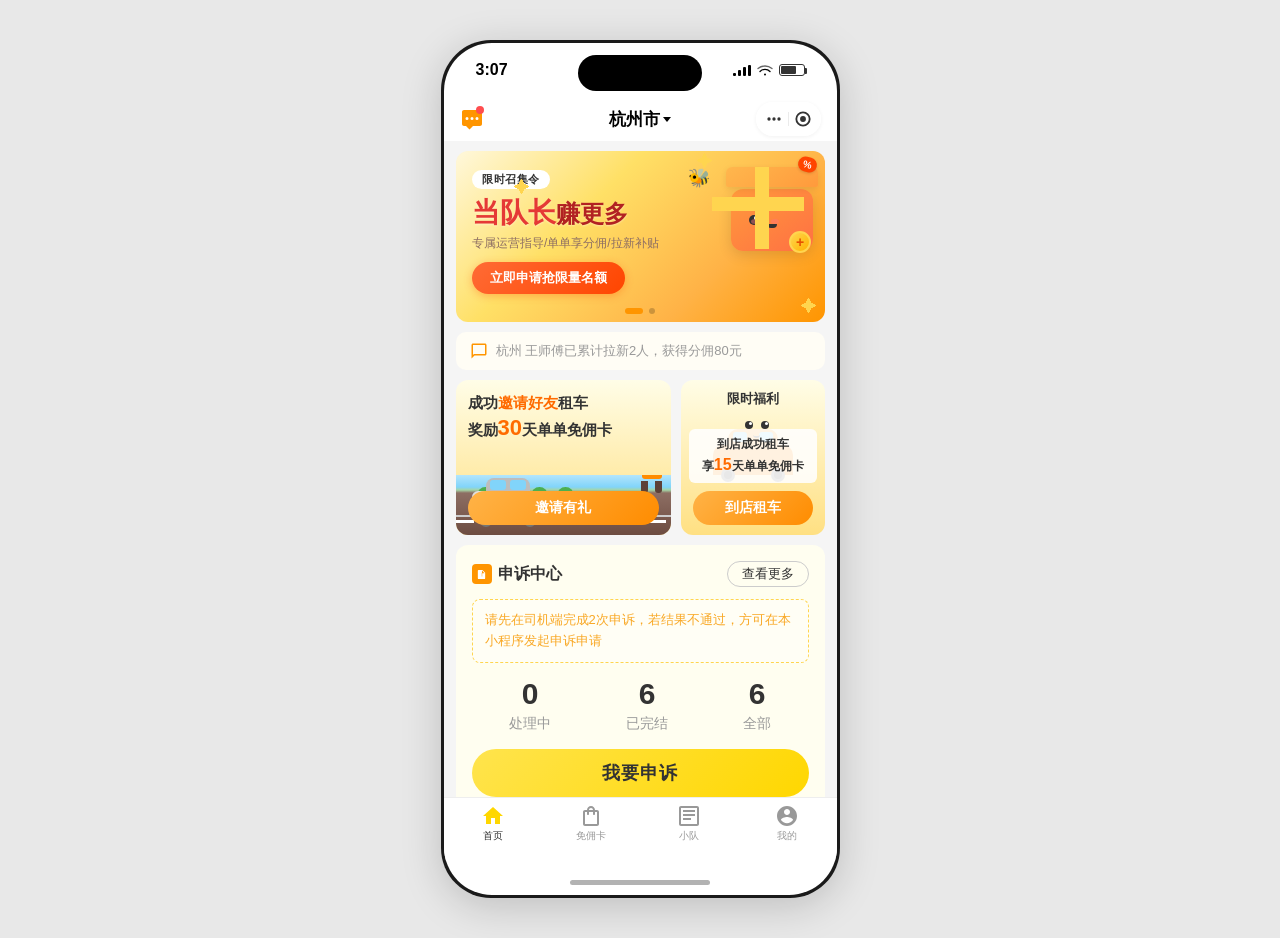
==== frontend/index.html @ 9f236ff7 "Update: reorganize project structure with frontend directory" ====
<!DOCTYPE html>
<html lang="zh-CN">
<head>
<meta charset="UTF-8">
<meta name="viewport" content="width=device-width, initial-scale=1.0">
<title>喜行约车 - 小程序原型</title>
<style>
* { margin: 0; padding: 0; box-sizing: border-box; }
body {
  background: #e8e8e8;
  display: flex;
  justify-content: center;
  align-items: flex-start;
  min-height: 100vh;
  padding: 40px 20px;
  font-family: -apple-system, "PingFang SC", "Helvetica Neue", sans-serif;
}
::-webkit-scrollbar { display: none; }
* { -ms-overflow-style: none; scrollbar-width: none; }

/* ─ MiniApp Frame (from miniapp_frame.jsx, exact copy) ── */
.frame {
  display: inline-block;
  padding: 3px;
  background: #1a1a1a;
  border-radius: 50px;
  box-shadow: 0 8px 40px rgba(0,0,0,0.18);
  position: relative;
}
.screen {
  position: relative;
  width: 393px;
  height: 852px;
  border-radius: 48px;
  overflow: hidden;
  background: #fff;
}

/* Status Bar */
.status-bar {
  position: absolute;
  top: 0; left: 0; right: 0;
  height: 54px;
  display: flex;
  align-items: center;
  justify-content: space-between;
  padding: 0 32px;
  font-size: 16px;
  font-weight: 600;
  color: #000;
  z-index: 20;
  pointer-events: none;
  font-family: -apple-system, "SF Pro Text", sans-serif;
}
.status-icons {
  display: flex;
  align-items: center;
  gap: 6px;
}
.signal-bars {
  display: flex;
  align-items: flex-end;
  gap: 2px;
  height: 12px;
}
.signal-bars span {
  width: 3px;
  background: #000;
  border-radius: 1px;
  display: block;
}
.signal-bars span:nth-child(1) { height: 3px; }
.signal-bars span:nth-child(2) { height: 6px; }
.signal-bars span:nth-child(3) { height: 9px; }
.signal-bars span:nth-child(4) { height: 11px; }
.battery {
  width: 26px;
  height: 12px;
  border: 1.5px solid #000;
  border-radius: 3px;
  padding: 1px;
  position: relative;
  opacity: 0.8;
}
.battery::after {
  content: '';
  position: absolute;
  top: 3px;
  right: -3px;
  width: 2px;
  height: 6px;
  background: #000;
  border-radius: 0 1px 1px 0;
}
.battery-fill {
  width: 70%;
  height: 100%;
  background: #000;
  border-radius: 1px;
}

/* Dynamic Island */
.dynamic-island {
  position: absolute;
  top: 12px;
  left: 50%;
  transform: translateX(-50%);
  width: 124px;
  height: 36px;
  background: #000;
  border-radius: 999px;
  z-index: 30;
}

/* Merged Nav Bar: message icon + centered title + wechat capsule (one row, 44px) */
.merged-nav {
  position: absolute;
  top: 54px;
  left: 0; right: 0;
  height: 44px;
  display: flex;
  align-items: center;
  justify-content: space-between;
  padding: 0 16px;
  z-index: 15;
  background: #fff;
}
.nav-left {
  display: flex;
  align-items: center;
  position: relative;
  width: 100px;
}
.msg-icon {
  width: 22px;
  height: 22px;
  position: relative;
}
.msg-dot {
  position: absolute;
  top: -2px;
  right: -2px;
  width: 8px;
  height: 8px;
  background: #ff4d4f;
  border-radius: 50%;
}
.nav-center {
  position: absolute;
  left: 50%;
  transform: translateX(-50%);
  font-size: 17px;
  font-weight: 600;
  color: #000;
  display: flex;
  align-items: center;
  gap: 3px;
}
.nav-center::after {
  content: '';
  display: inline-block;
  width: 0; height: 0;
  border-left: 4px solid transparent;
  border-right: 4px solid transparent;
  border-top: 5px solid #000;
}
.nav-right {
  display: flex;
  align-items: center;
  justify-content: flex-end;
  width: 100px;
}
.wechat-pill {
  display: flex;
  align-items: center;
  background: rgba(255,255,255,0.92);
  border-radius: 20px;
  padding: 6px 4px;
  backdrop-filter: blur(10px);
  box-shadow: 0 1px 4px rgba(0,0,0,0.06);
}
.wechat-more {
  width: 28px;
  height: 22px;
  display: flex;
  align-items: center;
  justify-content: center;
}
.wechat-divider {
  width: 1px;
  height: 14px;
  background: rgba(0,0,0,0.08);
  flex-shrink: 0;
}
.wechat-close {
  width: 28px;
  height: 22px;
  display: flex;
  align-items: center;
  justify-content: center;
}

/* Page Content */
.page-content {
  position: absolute;
  top: 98px;
  left: 0; right: 0;
  bottom: 34px;
  overflow-y: auto;
  overflow-x: hidden;
  padding: 10px 12px 90px;
  background: #f5f5f5;
}

/* ── Banner Carousel ── */
.banner-carousel-wrap {
  position: relative;
  border-radius: 12px;
  overflow: hidden;
  min-height: 130px;
}
.banner-carousel {
  display: flex;
  transition: transform 0.4s ease;
  will-change: transform;
}
.banner-carousel .slide {
  min-width: 100%;
  flex-shrink: 0;
}
.banner-carousel .slide.banner-slide {
  background: linear-gradient(135deg, #FFF8DC 0%, #FFE066 35%, #FFB347 70%, #FF9500 100%);
  padding: 18px 16px 28px;
  position: relative;
  overflow: hidden;
}
.banner-carousel .slide.img-slide img {
  width: 100%;
  height: 100%;
  object-fit: cover;
  display: block;
  position: absolute;
  top: 0; left: 0;
}
.banner-carousel .slide.img-slide {
  display: block;
  position: relative;
  width: 100%;
}
.carousel-dots {
  display: flex;
  justify-content: center;
  gap: 6px;
  position: absolute;
  bottom: 8px;
  left: 0; right: 0;
  z-index: 20;
  padding: 0;
}
.carousel-dot {
  width: 6px;
  height: 6px;
  border-radius: 50%;
  background: rgba(0,0,0,0.2);
  transition: all 0.3s ease;
}
.carousel-dot.active {
  background: #FF9500;
  width: 18px;
  border-radius: 3px;
}
.banner-tag {
  display: inline-block;
  background: #fff;
  color: #333;
  font-size: 11px;
  font-weight: 700;
  padding: 2px 10px;
  border-radius: 12px;
  margin-bottom: 6px;
  letter-spacing: 0.5px;
}
.banner-title {
  font-size: 24px;
  font-weight: 900;
  color: #B22222;
  line-height: 1.25;
  text-shadow: 0 1px 2px rgba(255,255,255,0.4);
}
.banner-title .highlight {
  color: #E53935;
  font-size: 28px;
}
.banner-subtitle {
  font-size: 12px;
  color: #8D6E63;
  margin-top: 5px;
  font-weight: 500;
}
.banner-btn {
  display: inline-block;
  margin-top: 10px;
  background: linear-gradient(135deg, #FF6B35, #FF4500);
  color: #fff;
  font-size: 13px;
  font-weight: 700;
  padding: 7px 18px;
  border-radius: 20px;
  box-shadow: 0 2px 8px rgba(255,69,0,0.3);
}

/* Gift Box */
.gift-box-wrap {
  position: absolute;
  right: 12px;
  top: 8px;
  z-index: 1;
}
.gift-box {
  position: relative;
  width: 96px;
  height: 96px;
}
.percent-tag {
  position: absolute;
  top: -2px;
  right: -4px;
  background: #FF4500;
  color: #fff;
  font-size: 10px;
  font-weight: 800;
  padding: 2px 5px;
  border-radius: 8px;
  transform: rotate(15deg);
  z-index: 6;
  box-shadow: 0 1px 3px rgba(0,0,0,0.15);
}
.gift-ribbon-v {
  position: absolute;
  left: 38px;
  top: 8px;
  width: 14px;
  height: 82px;
  background: #FFD54F;
  z-index: 2;
}
.gift-ribbon-h {
  position: absolute;
  left: -5px;
  top: 38px;
  width: 92px;
  height: 14px;
  background: #FFD54F;
  z-index: 2;
}
.gift-lid {
  position: absolute;
  top: 8px;
  right: -5px;
  width: 92px;
  height: 20px;
  background: linear-gradient(145deg, #FFB74D, #FF9A3C);
  border-radius: 6px 6px 2px 2px;
  z-index: 1;
  box-shadow: 0 2px 6px rgba(0,0,0,0.08);
}
.gift-body {
  position: absolute;
  bottom: 4px;
  right: 0;
  width: 82px;
  height: 62px;
  background: linear-gradient(145deg, #FF9A3C, #FF7043);
  border-radius: 12px;
  z-index: 0;
  box-shadow: 0 4px 14px rgba(0,0,0,0.12);
}
.gift-face {
  position: absolute;
  left: 18px;
  top: 22px;
  z-index: 5;
}
.gift-eye-l {
  display: inline-block;
  width: 10px;
  height: 10px;
  background: #333;
  border-radius: 50%;
  margin-right: 4px;
  position: relative;
}
.gift-eye-l::after {
  content: '';
  position: absolute;
  top: 1px;
  right: 1px;
  width: 4px;
  height: 4px;
  background: #fff;
  border-radius: 50%;
}
.gift-eye-r {
  display: inline-block;
  width: 10px;
  height: 4px;
  background: #333;
  border-radius: 0 0 10px 10px;
  margin-right: 4px;
  position: relative;
  top: 3px;
}
.gift-mouth {
  width: 8px;
  height: 5px;
  border-bottom: 2px solid #333;
  border-radius: 0 0 10px 10px;
  margin: 2px 0 0 10px;
}
.gift-blush-l, .gift-blush-r {
  position: absolute;
  top: 8px;
  width: 8px;
  height: 5px;
  background: rgba(255,120,120,0.45);
  border-radius: 50%;
}
.gift-blush-l { left: 2px; }
.gift-blush-r { right: 2px; }
.coin-badge {
  position: absolute;
  bottom: 2px;
  right: 2px;
  z-index: 3;
  width: 22px;
  height: 22px;
  background: linear-gradient(135deg, #FFD54F, #FFB300);
  border-radius: 50%;
  display: flex;
  align-items: center;
  justify-content: center;
  font-size: 14px;
  color: #E65100;
  font-weight: 800;
  border: 2px solid #FFD54F;
}
.sparkle {
  position: absolute;
  z-index: 1;
  font-size: 16px;
  color: #FFD54F;
}
.sparkle-1 { top: 2px; right: 112px; }
.sparkle-2 { bottom: 6px; right: 8px; }
.sparkle-3 { top: 28px; left: 58px; }
.bee {
  position: absolute;
  top: 16px;
  right: 115px;
  z-index: 4;
  font-size: 18px;
}

/* Notification Bar */
.notification-bar {
  background: #FFFDF5;
  border-radius: 10px;
  padding: 10px 14px;
  display: flex;
  align-items: center;
  gap: 8px;
  font-size: 13px;
  color: #999;
  margin-top: 10px;
}
.notification-bar svg { flex-shrink: 0; width: 18px; height: 18px; }

/* Promo Cards */
.promo-row {
  display: flex;
  gap: 10px;
  margin-top: 10px;
}
.promo-card {
  flex: 1;
  border-radius: 12px;
  overflow: hidden;
  position: relative;
  min-height: 155px;
  background: linear-gradient(180deg, #FFFDE7 0%, #FFE082 100%);
}
.promo-card-wide { flex: 1.5; }
.promo-card-text {
  position: relative;
  z-index: 2;
  padding: 12px 12px 0;
}
.promo-card-title {
  font-size: 15px;
  font-weight: 800;
  color: #333;
  line-height: 1.4;
}
.promo-card-title .orange { color: #FF6B00; }
.promo-card-title .big-num { font-size: 22px; color: #FF6B00; }
.promo-card-btn {
  position: absolute;
  bottom: 10px;
  left: 12px;
  right: 12px;
  z-index: 2;
  background: linear-gradient(135deg, #FFB347, #FF8C00);
  color: #fff;
  text-align: center;
  font-size: 14px;
  font-weight: 600;
  padding: 8px 0;
  border-radius: 20px;
}
.right-promo-label {
  position: absolute;
  top: 10px;
  left: 0; right: 0;
  text-align: center;
  font-size: 13px;
  font-weight: 700;
  color: #333;
  z-index: 2;
}
.promo-road-scene {
  position: absolute;
  bottom: 0;
  left: 0; right: 0;
  height: 60px;
  overflow: hidden;
}
.road-bg {
  position: absolute;
  inset: 0;
  background: linear-gradient(180deg, #B3E5FC 0%, #81D4FA 20%, #A5D6A7 25%, #8D6E63 30%, #6D4C41 100%);
}
.guardrail {
  position: absolute;
  bottom: 18px;
  left: 0; right: 0;
  height: 2px;
  background: #ccc;
}
.road-line {
  position: absolute;
  bottom: 12px;
  left: 0; right: 0;
  height: 3px;
  background: repeating-linear-gradient(90deg, #fff 0, #fff 18px, transparent 18px, transparent 32px);
}
.tree {
  position: absolute;
  bottom: 18px;
  width: 3px;
  height: 16px;
  background: #795548;
}
.tree::after {
  content: '';
  position: absolute;
  top: -14px;
  left: -7px;
  width: 17px;
  height: 17px;
  background: #4CAF50;
  border-radius: 50%;
}
.car-on-road {
  position: absolute;
  bottom: 14px;
  left: 16px;
  width: 72px;
  height: 30px;
}
.car-body {
  width: 72px;
  height: 22px;
  background: #E0E0E0;
  border-radius: 6px 6px 0 0;
  position: relative;
}
.car-roof {
  width: 44px;
  height: 15px;
  background: #BDBDBD;
  border-radius: 8px 8px 0 0;
  position: absolute;
  top: -13px;
  left: 14px;
}
.car-window {
  width: 16px;
  height: 10px;
  background: #81D4FA;
  border-radius: 3px;
  position: absolute;
  top: 2px;
}
.car-window.l { left: 4px; }
.car-window.r { right: 4px; }
.car-headlight {
  width: 6px;
  height: 5px;
  background: #FFD54F;
  border-radius: 3px;
  position: absolute;
  right: -1px;
  top: 7px;
}
.car-wheel {
  width: 12px;
  height: 12px;
  background: #424242;
  border-radius: 50%;
  position: absolute;
  bottom: -6px;
  border: 3px solid #757575;
}
.car-wheel.l { left: 8px; }
.car-wheel.r { right: 8px; }
.promo-person {
  position: absolute;
  bottom: 38px;
  right: 8px;
  z-index: 2;
}
.person-hat {
  width: 22px;
  height: 8px;
  background: #4CAF50;
  border-radius: 4px 4px 0 0;
  margin: 0 auto;
  position: relative;
  top: -2px;
}
.person-head {
  width: 18px;
  height: 18px;
  background: #FFCC80;
  border-radius: 50%;
  margin: 0 auto;
}
.person-body {
  width: 20px;
  height: 26px;
  background: #FF8C00;
  border-radius: 6px 6px 3px 3px;
  margin: -1px auto 0;
}
.person-arm {
  width: 5px;
  height: 18px;
  background: #FF8C00;
  border-radius: 3px;
  position: absolute;
  right: -8px;
  top: 22px;
  transform: rotate(-25deg);
}
.person-megaphone {
  width: 12px;
  height: 8px;
  background: #FF6B00;
  border-radius: 2px;
  position: absolute;
  right: -16px;
  top: 16px;
  transform: rotate(-25deg);
}
.person-leg {
  width: 7px;
  height: 12px;
  background: #5D4037;
  border-radius: 0 0 3px 3px;
  display: inline-block;
  margin: 0 1px;
}
.car-with-face {
  position: absolute;
  bottom: 60px;
  left: 50%;
  transform: translateX(-50%);
  z-index: 1;
}
.car-face-body {
  width: 80px;
  height: 30px;
  background: #FF8C00;
  border-radius: 10px 10px 0 0;
  position: relative;
}
.car-face-roof {
  width: 50px;
  height: 20px;
  background: #FFA726;
  border-radius: 10px 10px 0 0;
  position: absolute;
  top: -16px;
  left: 15px;
}
.car-face-window {
  width: 14px;
  height: 10px;
  background: #81D4FA;
  border-radius: 3px;
  position: absolute;
  top: 3px;
}
.car-face-window.l { left: 5px; }
.car-face-window.r { right: 5px; }
.car-face-eye {
  display: inline-block;
  width: 8px;
  height: 8px;
  background: #333;
  border-radius: 50%;
  margin: 0 2px;
  position: relative;
}
.car-face-eye::after {
  content: '';
  position: absolute;
  top: 1px;
  right: 1px;
  width: 3px;
  height: 3px;
  background: #fff;
  border-radius: 50%;
}
.car-face-mouth {
  width: 7px;
  height: 4px;
  border-bottom: 2px solid #333;
  border-radius: 0 0 10px 10px;
  margin: 1px auto 0;
}
.car-face-wheel {
  width: 14px;
  height: 14px;
  background: #424242;
  border-radius: 50%;
  position: absolute;
  bottom: -7px;
  border: 3px solid #757575;
}
.car-face-wheel.l { left: 8px; }
.car-face-wheel.r { right: 8px; }
.right-promo-info {
  position: absolute;
  bottom: 52px;
  left: 8px; right: 8px;
  text-align: center;
  font-size: 12px;
  font-weight: 700;
  color: #333;
  background: rgba(255,255,255,0.88);
  border-radius: 6px;
  padding: 6px 4px;
  z-index: 2;
  line-height: 1.5;
}
.right-promo-info .orange-num { color: #FF6B00; font-size: 16px; }

/* Appeal Section */
.appeal-section {
  background: #FFFEF0;
  border-radius: 12px;
  padding: 16px;
  margin-top: 10px;
}
.appeal-header {
  display: flex;
  align-items: center;
  justify-content: space-between;
  margin-bottom: 12px;
}
.appeal-title {
  display: flex;
  align-items: center;
  gap: 6px;
  font-size: 16px;
  font-weight: 700;
  color: #333;
}
.appeal-title-icon {
  width: 20px;
  height: 20px;
  background: #FF9500;
  border-radius: 4px;
  display: flex;
  align-items: center;
  justify-content: center;
}
.appeal-more {
  font-size: 13px;
  color: #333;
  border: 1px solid #ccc;
  border-radius: 16px;
  padding: 3px 14px;
}
.appeal-notice {
  background: #FFFEF5;
  border: 1px dashed #FFD54F;
  border-radius: 8px;
  padding: 10px 12px;
  font-size: 13px;
  color: #F9A825;
  line-height: 1.6;
  margin-bottom: 16px;
}
.appeal-stats {
  display: flex;
  justify-content: space-around;
  margin-bottom: 16px;
}
.appeal-stat { text-align: center; }
.appeal-stat-num {
  font-size: 30px;
  font-weight: 800;
  color: #333;
  line-height: 1;
}
.appeal-stat-label {
  font-size: 14px;
  color: #999;
  margin-top: 6px;
}
.appeal-btn {
  width: 100%;
  background: linear-gradient(135deg, #FFE44D, #FFD700);
  color: #333;
  font-size: 18px;
  font-weight: 700;
  padding: 12px 0;
  border-radius: 24px;
  border: none;
  text-align: center;
  letter-spacing: 1px;
}

/* Commission Section */
.commission-section {
  background: #FFFEF0;
  border-radius: 12px;
  padding: 16px;
  margin-top: 10px;
}
.commission-header {
  display: flex;
  align-items: center;
  justify-content: space-between;
  margin-bottom: 14px;
}
.commission-title {
  display: flex;
  align-items: center;
  gap: 6px;
  font-size: 16px;
  font-weight: 700;
  color: #333;
}
.commission-title-icon {
  width: 20px;
  height: 20px;
  background: #FF6B00;
  border-radius: 4px;
  display: flex;
  align-items: center;
  justify-content: center;
}
.commission-more {
  font-size: 13px;
  color: #333;
  border: 1px solid #ccc;
  border-radius: 16px;
  padding: 3px 14px;
}
.commission-item {
  display: flex;
  align-items: center;
  padding: 12px 0;
  border-bottom: 1px solid #f0f0f0;
  gap: 12px;
}
.commission-item:last-child { border-bottom: none; }
.commission-item-img {
  width: 96px;
  height: 76px;
  border-radius: 8px;
  overflow: hidden;
  flex-shrink: 0;
  position: relative;
}
.commission-item-img-bg {
  width: 100%;
  height: 100%;
  background: linear-gradient(135deg, #E8F5E9, #A5D6A7);
  position: relative;
  overflow: hidden;
}
.commission-item-img-bg.v2 {
  background: linear-gradient(135deg, #FFF9C4, #FFF176);
}
.commission-item-img-text {
  position: absolute;
  top: 3px;
  left: 4px;
  right: 4px;
  font-size: 6px;
  color: #2E7D32;
  font-weight: 700;
  line-height: 1.35;
  text-align: center;
}
.commission-item-img-text.v2 {
  color: #E65100;
  font-size: 5.5px;
}
.commission-item-img-tag {
  position: absolute;
  bottom: 3px;
  left: 4px;
  right: 4px;
  display: flex;
  align-items: baseline;
  justify-content: center;
  gap: 3px;
}
.commission-item-img-tag .tag {
  background: #FF6B00;
  color: #fff;
  font-size: 6px;
  padding: 1px 4px;
  border-radius: 2px;
  font-weight: 600;
}
.commission-item-img-tag .price {
  font-size: 11px;
  font-weight: 800;
  color: #FF6B00;
}
.commission-item-img-tag .unit {
  font-size: 5px;
  color: #FF6B00;
}
.mini-car {
  position: absolute;
  bottom: 2px;
  left: 50%;
  transform: translateX(-50%);
  width: 42px;
  height: 22px;
}
.mini-car-roof {
  width: 26px;
  height: 12px;
  background: #66BB6A;
  border-radius: 6px 6px 0 0;
  position: absolute;
  top: -10px;
  left: 8px;
}
.mini-car-window {
  width: 8px;
  height: 6px;
  background: #B3E5FC;
  border-radius: 2px;
  position: absolute;
  top: 2px;
}
.mini-car-window.l { left: 3px; }
.mini-car-window.r { right: 3px; }
.mini-car-body {
  width: 42px;
  height: 16px;
  background: #4CAF50;
  border-radius: 5px 5px 0 0;
  position: relative;
}
.mini-car-wheel {
  width: 7px;
  height: 7px;
  background: #333;
  border-radius: 50%;
  position: absolute;
  bottom: -3px;
  border: 2px solid #666;
}
.mini-car-wheel.l { left: 5px; }
.mini-car-wheel.r { right: 5px; }
.commission-item-qr {
  position: absolute;
  bottom: 4px;
  right: 4px;
  width: 24px;
  height: 24px;
  background: #fff;
  border-radius: 2px;
  display: grid;
  grid-template-columns: repeat(5, 1fr);
  grid-template-rows: repeat(5, 1fr);
  padding: 2px;
  gap: 1px;
}
.qr-cell {
  background: #333;
  border-radius: 0.5px;
}
.qr-cell.e { background: #fff; }
.commission-item-info { flex: 1; min-width: 0; }
.commission-item-name {
  font-size: 15px;
  font-weight: 600;
  color: #333;
  margin-bottom: 6px;
  white-space: nowrap;
  overflow: hidden;
  text-overflow: ellipsis;
}
.commission-item-price {
  font-size: 20px;
  font-weight: 800;
  color: #333;
}
.commission-item-price .yen {
  font-size: 13px;
  font-weight: 600;
}
.commission-item-buy {
  flex-shrink: 0;
  background: linear-gradient(135deg, #FFE44D, #FFD700);
  color: #333;
  font-size: 13px;
  font-weight: 600;
  padding: 6px 14px;
  border-radius: 16px;
  border: none;
  white-space: nowrap;
}

/* Bottom Tab Bar */
.bottom-tab-bar {
  position: absolute;
  bottom: 34px;
  left: 0; right: 0;
  height: 64px;
  background: #fff;
  display: flex;
  justify-content: space-around;
  align-items: flex-start;
  padding-top: 6px;
  border-top: 1px solid #eee;
  z-index: 10;
}
.tab-item {
  display: flex;
  flex-direction: column;
  align-items: center;
  gap: 1px;
  font-size: 10px;
  color: #999;
  text-decoration: none;
  width: 60px;
}
.tab-item.active { color: #333; }
.tab-icon {
  width: 24px;
  height: 24px;
  display: flex;
  align-items: center;
  justify-content: center;
}

/* Home Indicator */
.home-indicator {
  position: absolute;
  bottom: 10px;
  left: 50%;
  transform: translateX(-50%);
  width: 140px;
  height: 5px;
  background: rgba(0,0,0,0.3);
  border-radius: 999px;
  z-index: 10;
}
</style>
</head>
<body>

<div class="frame">
  <div class="screen">

    <!-- Status Bar -->
    <div class="status-bar">
      <span>3:07</span>
      <div class="status-icons">
        <div class="signal-bars"><span></span><span></span><span></span><span></span></div>
        <svg width="16" height="12" viewBox="0 0 16 12" fill="none">
          <path d="M8 11.5a1 1 0 100-2 1 1 0 000 2z" fill="#000"/>
          <path d="M3 7.5a7 7 0 0110 0" stroke="#000" stroke-width="1.3" fill="none" stroke-linecap="round"/>
          <path d="M1 4.5a11 11 0 0114 0" stroke="#000" stroke-width="1.3" fill="none" stroke-linecap="round" opacity="0.6"/>
        </svg>
        <div class="battery"><div class="battery-fill"></div></div>
      </div>
    </div>

    <!-- Dynamic Island -->
    <div class="dynamic-island"></div>

    <!-- Merged Nav Bar: message + city (centered) + wechat capsule (one row) -->
    <div class="merged-nav">
      <div class="nav-left">
        <div class="msg-icon">
          <svg width="24" height="24" viewBox="0 0 24 24" fill="#FF9500">
            <path d="M20 2H4c-1.1 0-2 .9-2 2v12c0 1.1.9 2 2 2h2l3.5 3.5L13 18h7c1.1 0 2-.9 2-2V4c0-1.1-.9-2-2-2zM7 9a1.5 1.5 0 110 3 1.5 1.5 0 010-3zm5 0a1.5 1.5 0 110 3 1.5 1.5 0 010-3zm5 0a1.5 1.5 0 110 3 1.5 1.5 0 010-3z"/>
          </svg>
          <div class="msg-dot"></div>
        </div>
      </div>
      <div class="nav-center">杭州市</div>
      <div class="nav-right">
        <div class="wechat-pill">
          <div class="wechat-more">
            <svg width="20" height="20" viewBox="0 0 24 24" fill="none">
              <circle cx="6" cy="12" r="2" fill="#333"/>
              <circle cx="12" cy="12" r="2" fill="#333"/>
              <circle cx="18" cy="12" r="2" fill="#333"/>
            </svg>
          </div>
          <div class="wechat-divider"></div>
          <div class="wechat-close">
            <svg width="20" height="20" viewBox="0 0 24 24" fill="none" stroke="#333" stroke-width="2.2">
              <circle cx="12" cy="12" r="8"/>
              <circle cx="12" cy="12" r="3.5" fill="#333" stroke="none"/>
            </svg>
          </div>
        </div>
      </div>
    </div>

    <!-- Page Content -->
    <div class="page-content">

      <!-- Banner Carousel -->
      <div class="banner-carousel-wrap" id="bannerCarousel">
        <div class="banner-carousel" id="carouselTrack">
          <!-- Slide 1: CSS Banner -->
          <div class="slide banner-slide">
            <div class="banner-tag">限时召集令</div>
            <div class="banner-title"><span class="highlight">当队长</span>赚更多</div>
            <div class="banner-subtitle">专属运营指导/单单享分佣/拉新补贴</div>
            <div class="banner-btn">立即申请抢限量名额</div>
            <!-- Gift Box -->
            <div class="gift-box-wrap">
              <div class="gift-box">
                <div class="percent-tag">%</div>
                <div class="gift-ribbon-v"></div>
                <div class="gift-ribbon-h"></div>
                <div class="gift-lid"></div>
                <div class="gift-body">
                  <div class="gift-face">
                    <span class="gift-eye-l"></span>
                    <span class="gift-eye-r"></span>
                    <div class="gift-mouth"></div>
                    <div class="gift-blush-l"></div>
                    <div class="gift-blush-r"></div>
                  </div>
                </div>
                <div class="coin-badge">+</div>
              </div>
            </div>
            <span class="sparkle sparkle-1">✦</span>
            <span class="sparkle sparkle-2">✦</span>
            <span class="sparkle sparkle-3">✦</span>
            <span class="bee">🐝</span>
          </div>
          <!-- Slide 2: Banner Image -->
          <div class="slide img-slide" style="cursor:pointer" onclick="window.location.href='inprogress-unbought/04-inprogress-unbought.html'">
            <img src="../assets/jimeng-2026-05-11-4710-仅提取参考图暖橙色3D卡通活泼营销风格，文案保留：主标题'免佣卡限时抢 邀请好友....png" alt="免佣卡限时抢">
          </div>
        </div>
        <div class="carousel-dots">
          <span class="carousel-dot active"></span>
          <span class="carousel-dot"></span>
        </div>
      </div>

      <!-- Notification Bar -->
      <div class="notification-bar">
        <svg viewBox="0 0 24 24" fill="#FF9500"><path d="M20 2H4c-1.1 0-2 .9-2 2v18l4-4h14c1.1 0 2-.9 2-2V4c0-1.1-.9-2-2-2zm0 14H5.17L4 17.17V4h16v12z"/></svg>
        <span>杭州 王师傅已累计拉新2人，获得分佣80元</span>
      </div>

      <!-- Promo Cards -->
      <div class="promo-row">
        <!-- Left: Invite -->
        <div class="promo-card promo-card-wide">
          <div class="promo-card-text">
            <div class="promo-card-title">成功<span class="orange">邀请好友</span>租车<br>奖励<span class="big-num">30</span>天单单免佣卡</div>
          </div>
          <div class="promo-road-scene">
            <div class="road-bg"></div>
            <div class="guardrail"></div>
            <div class="road-line"></div>
            <div class="tree" style="left:28px"></div>
            <div class="tree" style="left:55px"></div>
            <div class="tree" style="left:82px"></div>
            <div class="tree" style="left:108px"></div>
            <div class="car-on-road">
              <div class="car-body">
                <div class="car-roof">
                  <div class="car-window l"></div>
                  <div class="car-window r"></div>
                </div>
                <div class="car-headlight"></div>
              </div>
              <div class="car-wheel l"></div>
              <div class="car-wheel r"></div>
            </div>
            <div class="promo-person">
              <div class="person-hat"></div>
              <div class="person-head"></div>
              <div class="person-body"></div>
              <div class="person-arm"></div>
              <div class="person-megaphone"></div>
              <div style="text-align:center;margin-top:0">
                <span class="person-leg"></span>
                <span class="person-leg"></span>
              </div>
            </div>
          </div>
          <div class="promo-card-btn">邀请有礼</div>
        </div>

        <!-- Right: Store Rental -->
        <div class="promo-card">
          <div class="right-promo-label">限时福利</div>
          <div class="car-with-face">
            <div class="car-face-body">
              <div class="car-face-roof">
                <div class="car-face-window l"></div>
                <div class="car-face-window r"></div>
                <div style="position:absolute;top:-14px;left:15px">
                  <span class="car-face-eye"></span>
                  <span class="car-face-eye"></span>
                  <div class="car-face-mouth"></div>
                </div>
              </div>
            </div>
            <div class="car-face-wheel l"></div>
            <div class="car-face-wheel r"></div>
          </div>
          <div class="right-promo-info">到店成功租车<br>享<span class="orange-num">15</span>天单单免佣卡</div>
          <div class="promo-card-btn">到店租车</div>
        </div>
      </div>

      <!-- Appeal Section -->
      <div class="appeal-section">
        <div class="appeal-header">
          <div class="appeal-title">
            <div class="appeal-title-icon">
              <svg width="11" height="11" viewBox="0 0 24 24" fill="#fff"><path d="M14 2H6c-1.1 0-2 .9-2 2v16c0 1.1.9 2 2 2h12c1.1 0 2-.9 2-2V8l-6-6zm-1 7V3.5L18.5 9H13zm-1 5h2v2h-2v-2zm0-4h2v2h-2v-2z"/></svg>
            </div>
            申诉中心
          </div>
          <span class="appeal-more">查看更多</span>
        </div>
        <div class="appeal-notice">请先在司机端完成2次申诉，若结果不通过，方可在本小程序发起申诉申请</div>
        <div class="appeal-stats">
          <div class="appeal-stat"><div class="appeal-stat-num">0</div><div class="appeal-stat-label">处理中</div></div>
          <div class="appeal-stat"><div class="appeal-stat-num">6</div><div class="appeal-stat-label">已完结</div></div>
          <div class="appeal-stat"><div class="appeal-stat-num">6</div><div class="appeal-stat-label">全部</div></div>
        </div>
        <div class="appeal-btn">我要申诉</div>
      </div>

      <!-- Commission Section -->
      <div class="commission-section">
        <div class="commission-header">
          <div class="commission-title">
            <div class="commission-title-icon">
              <svg width="11" height="11" viewBox="0 0 24 24" fill="#fff"><path d="M20 4H4c-1.1 0-2 .9-2 2v12c0 1.1.9 2 2 2h16c1.1 0 2-.9 2-2V6c0-1.1-.9-2-2-2zm0 14H4V6h16v12zM6 10h2v2H6zm0 4h8v2H6zm10 0h2v2h-2zm-6-4h8v2h-8z"/></svg>
            </div>
            免佣卡
          </div>
          <span class="commission-more">查看更多</span>
        </div>

        <!-- Card 1 -->
        <div class="commission-item">
          <div class="commission-item-img">
            <div class="commission-item-img-bg">
              <div class="commission-item-img-text">喜行约车<br>单单免佣卡优惠<br>成都市</div>
              <div class="commission-item-img-tag"><span class="tag">单单免</span><span class="price">1天</span><span class="unit">售价89元</span></div>
              <div class="mini-car">
                <div class="mini-car-roof"><div class="mini-car-window l"></div><div class="mini-car-window r"></div></div>
                <div class="mini-car-body"></div>
                <div class="mini-car-wheel l"></div>
                <div class="mini-car-wheel r"></div>
              </div>
            </div>
          </div>
          <div class="commission-item-info">
            <div class="commission-item-name">杭州免佣卡</div>
            <div class="commission-item-price"><span class="yen">¥</span>0.01</div>
          </div>
          <span class="commission-item-buy">立即抢购</span>
        </div>

        <!-- Card 2 -->
        <div class="commission-item">
          <div class="commission-item-img">
            <div class="commission-item-img-bg">
              <div class="commission-item-img-text">喜行约车<br>单单免佣卡优惠<br>成都市</div>
              <div class="commission-item-img-tag"><span class="tag">单单免</span><span class="price">1天</span><span class="unit">售价89元</span></div>
              <div class="mini-car">
                <div class="mini-car-roof"><div class="mini-car-window l"></div><div class="mini-car-window r"></div></div>
                <div class="mini-car-body"></div>
                <div class="mini-car-wheel l"></div>
                <div class="mini-car-wheel r"></div>
              </div>
            </div>
          </div>
          <div class="commission-item-info">
            <div class="commission-item-name">喜行约车3天免佣卡</div>
            <div class="commission-item-price"><span class="yen">¥</span>0.1</div>
          </div>
          <span class="commission-item-buy">立即抢购</span>
        </div>

        <!-- Card 3 -->
        <div class="commission-item">
          <div class="commission-item-img">
            <div class="commission-item-img-bg v2">
              <div class="commission-item-img-text v2">重点阅读 购卡须知!!!<br><br>为保障您的权益，购买免佣卡填写手机号时，务必与您在线的手机号一致，避免影响免佣卡正常发货哦！<br>免佣卡正式生效后不支持暂停、延后、退款！</div>
              <div class="commission-item-qr">
                <div class="qr-cell"></div><div class="qr-cell"></div><div class="qr-cell"></div><div class="qr-cell e"></div><div class="qr-cell"></div>
                <div class="qr-cell"></div><div class="qr-cell e"></div><div class="qr-cell"></div><div class="qr-cell"></div><div class="qr-cell e"></div>
                <div class="qr-cell"></div><div class="qr-cell"></div><div class="qr-cell e"></div><div class="qr-cell"></div><div class="qr-cell"></div>
                <div class="qr-cell e"></div><div class="qr-cell"></div><div class="qr-cell"></div><div class="qr-cell e"></div><div class="qr-cell"></div>
                <div class="qr-cell"></div><div class="qr-cell e"></div><div class="qr-cell"></div><div class="qr-cell"></div><div class="qr-cell e"></div>
              </div>
              <div class="mini-car">
                <div class="mini-car-roof"><div class="mini-car-window l"></div><div class="mini-car-window r"></div></div>
                <div class="mini-car-body"></div>
                <div class="mini-car-wheel l"></div>
                <div class="mini-car-wheel r"></div>
              </div>
            </div>
          </div>
          <div class="commission-item-info">
            <div class="commission-item-name">喜行约车5天免佣卡</div>
            <div class="commission-item-price"><span class="yen">¥</span>0.01</div>
          </div>
          <span class="commission-item-buy">立即抢购</span>
        </div>
      </div>

    </div>

    <!-- Bottom Tab Bar -->
    <div class="bottom-tab-bar">
      <div class="tab-item active">
        <div class="tab-icon"><svg viewBox="0 0 24 24" fill="#FFD700" style="width:24px;height:24px"><path d="M10 20v-6h4v6h5v-8h3L12 3 2 12h3v8z"/></svg></div>
        <span>首页</span>
      </div>
      <div class="tab-item">
        <div class="tab-icon"><svg viewBox="0 0 24 24" fill="#999" style="width:24px;height:24px"><path d="M18 6h-2c0-2.21-1.79-4-4-4S8 3.79 8 6H6c-1.1 0-2 .9-2 2v12c0 1.1.9 2 2 2h12c1.1 0 2-.9 2-2V8c0-1.1-.9-2-2-2zm-6-2c1.1 0 2 .9 2 2h-4c0-1.1.9-2 2-2zm6 16H6V8h2v2c0 .55.45 1 1 1s1-.45 1-1V8h4v2c0 .55.45 1 1 1s1-.45 1-1V8h2v12z"/></svg></div>
        <span>免佣卡</span>
      </div>
      <div class="tab-item">
        <div class="tab-icon"><svg viewBox="0 0 24 24" fill="#999" style="width:24px;height:24px"><path d="M20 2H4c-1.1 0-2 .9-2 2v16c0 1.1.9 2 2 2h16c1.1 0 2-.9 2-2V4c0-1.1-.9-2-2-2zm0 18H4V4h16v16zM6 6h12v2H6zm0 4h12v2H6zm0 4h8v2H6z"/></svg></div>
        <span>小队</span>
      </div>
      <div class="tab-item">
        <div class="tab-icon"><svg viewBox="0 0 24 24" fill="#999" style="width:24px;height:24px"><path d="M12 2C6.48 2 2 6.48 2 12s4.48 10 10 10 10-4.48 10-10S17.52 2 12 2zm0 3c1.66 0 3 1.34 3 3s-1.34 3-3 3-3-1.34-3-3 1.34-3 3-3zm0 14.2c-2.5 0-4.71-1.28-6-3.22.03-1.99 4-3.08 6-3.08 1.99 0 5.97 1.09 6 3.08-1.29 1.94-3.5 3.22-6 3.22z"/></svg></div>
        <span>我的</span>
      </div>
    </div>

    <!-- Home Indicator -->
    <div class="home-indicator"></div>

  </div>
</div>

<script>
(function() {
  var wrap = document.getElementById('bannerCarousel');
  var track = document.getElementById('carouselTrack');
  if (!wrap || !track) return;
  var dots = wrap.querySelectorAll('.carousel-dot');
  var total = dots.length;
  var current = 0;
  var startX = 0, moveX = 0, dragging = false;
  var timer;

  function goTo(index) {
    if (index < 0) index = total - 1;
    if (index >= total) index = 0;
    current = index;
    track.style.transform = 'translateX(-' + (current * 100) + '%)';
    for (var i = 0; i < dots.length; i++) {
      dots[i].classList.toggle('active', i === current);
    }
  }

  function startAuto() {
    stopAuto();
    timer = setInterval(function() { goTo(current + 1); }, 3500);
  }
  function stopAuto() { clearInterval(timer); }

  // Touch events
  wrap.addEventListener('touchstart', function(e) {
    startX = e.touches[0].clientX;
    moveX = 0;
    dragging = true;
    stopAuto();
  }, { passive: true });

  wrap.addEventListener('touchmove', function(e) {
    if (!dragging) return;
    moveX = e.touches[0].clientX - startX;
    var offset = -(current * wrap.offsetWidth) + moveX;
    track.style.transition = 'none';
    track.style.transform = 'translateX(' + offset + 'px)';
  }, { passive: true });

  wrap.addEventListener('touchend', function() {
    if (!dragging) return;
    dragging = false;
    track.style.transition = 'transform 0.4s ease';
    if (moveX < -50) goTo(current + 1);
    else if (moveX > 50) goTo(current - 1);
    else goTo(current);
    startAuto();
  });

  // Mouse events for desktop
  wrap.addEventListener('mousedown', function(e) {
    startX = e.clientX;
    moveX = 0;
    dragging = true;
    stopAuto();
    e.preventDefault();
  });

  document.addEventListener('mousemove', function(e) {
    if (!dragging) return;
    moveX = e.clientX - startX;
    var offset = -(current * wrap.offsetWidth) + moveX;
    track.style.transition = 'none';
    track.style.transform = 'translateX(' + offset + 'px)';
  });

  document.addEventListener('mouseup', function() {
    if (!dragging) return;
    dragging = false;
    track.style.transition = 'transform 0.4s ease';
    if (moveX < -50) goTo(current + 1);
    else if (moveX > 50) goTo(current - 1);
    else goTo(current);
    startAuto();
  });

  startAuto();
})();

(function () {
  var TIMER_MS = 2000;
  var KEY = 'popup_auto_redirected';
  var timer;

  // sessionStorage 在标签页关闭时自动清除，下次重新打开页面可重新触发
  var redirected = sessionStorage.getItem(KEY);

  function startRedirect() {
    timer = setTimeout(function () {
      sessionStorage.setItem(KEY, '1');
      window.location.href = '01-popup.html';
    }, TIMER_MS);
  }

  function resetRedirect() {
    clearTimeout(timer);
    startRedirect();
  }

  // 只有未跳转过的会话才启动倒计时
  if (!redirected) {
    var events = ['click', 'touchstart', 'touchmove', 'keydown', 'scroll', 'mousemove', 'mousedown'];
    for (var i = 0; i < events.length; i++) {
      document.addEventListener(events[i], resetRedirect, { passive: true });
    }
    startRedirect();
  }
})();
</script>

</body>
</html>
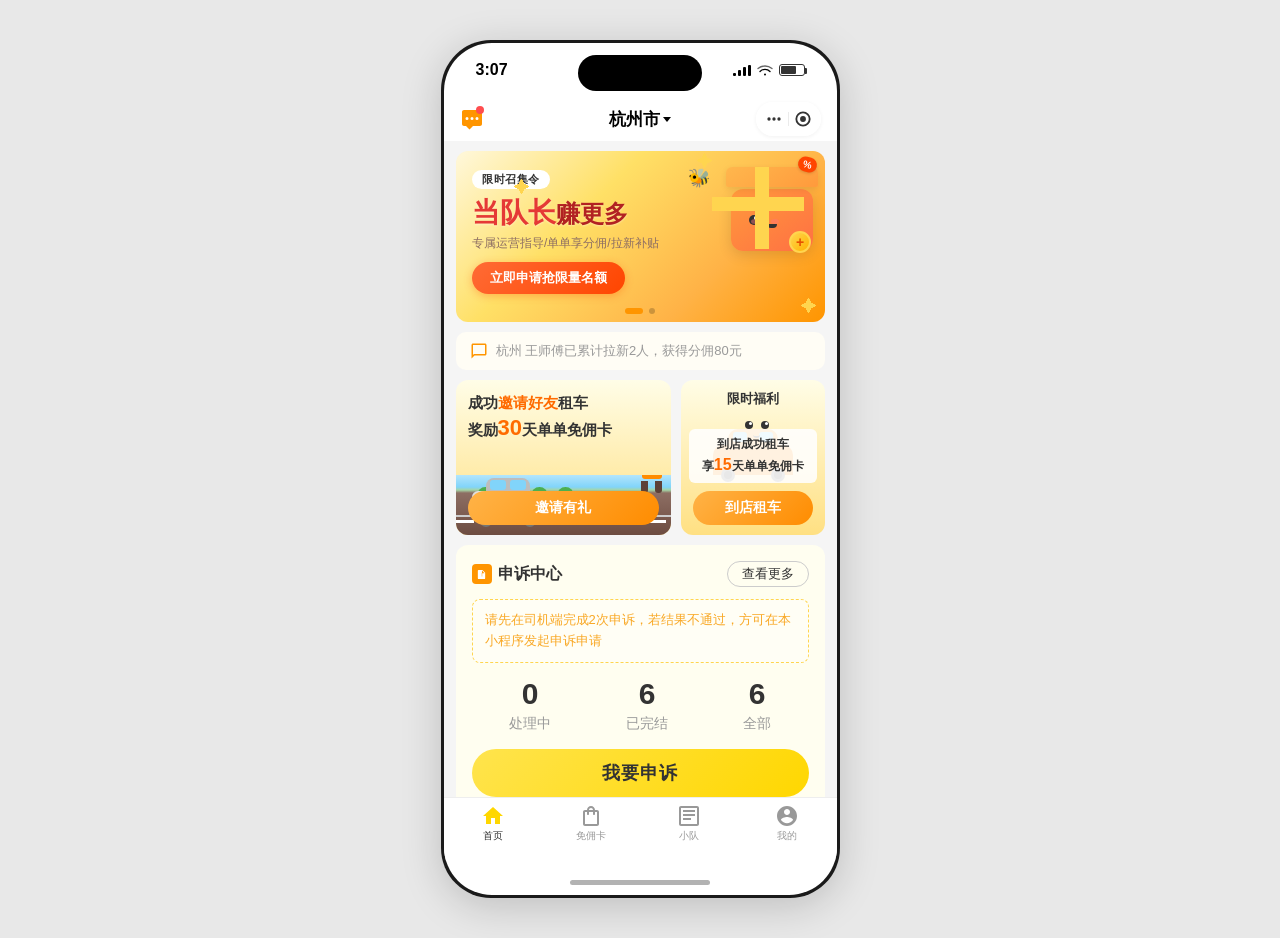
==== commit 38226d85: "Fix all broken image and navigation paths across frontend HTML files" ====
--- a/frontend/index.html
+++ b/frontend/index.html
@@ -1181,7 +1181,7 @@
           </div>
           <!-- Slide 2: Banner Image -->
           <div class="slide img-slide" style="cursor:pointer" onclick="window.location.href='inprogress-unbought/04-inprogress-unbought.html'">
-            <img src="../assets/jimeng-2026-05-11-4710-仅提取参考图暖橙色3D卡通活泼营销风格，文案保留：主标题'免佣卡限时抢 邀请好友....png" alt="免佣卡限时抢">
+            <img src="jimeng-2026-05-11-4710-仅提取参考图暖橙色3D卡通活泼营销风格，文案保留：主标题'免佣卡限时抢 邀请好友....png" alt="免佣卡限时抢">
           </div>
         </div>
         <div class="carousel-dots">
